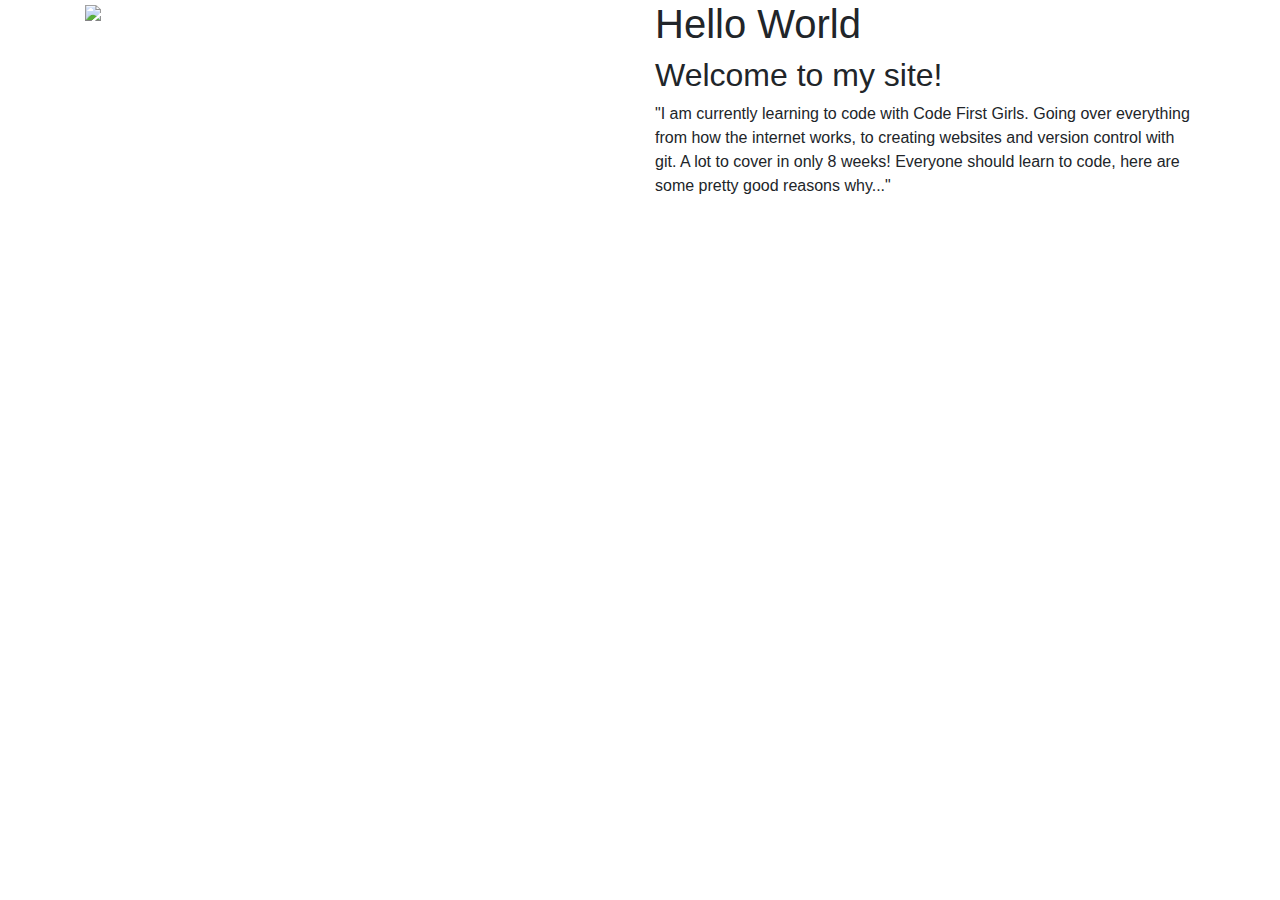
==== index.html @ 4a882aea "Update index.html" ====
<!DOCTYPE html>
<html>
    <head>
        <title>My page!</title>
        <!-- CSS only -->
        <link rel="stylesheet" href="https://stackpath.bootstrapcdn.com/bootstrap/4.5.2/css/bootstrap.min.css" integrity="sha384-JcKb8q3iqJ61gNV9KGb8thSsNjpSL0n8PARn9HuZOnIxN0hoP+VmmDGMN5t9UJ0Z" crossorigin="anonymous">
        <link rel="stylesheet" href="STYLES/Style.css">

    </head>
    <body>
        
            <div class="container">

                <div class="row">
                    <div class="col">
                      <img class="duck" src="IMAGES/duck.jpg">
                    </div>
                    <div class="col">
                        <h1>Hello World</h1>

                        <h2>Welcome to my site!</h2>

                        <p>
                        "I am currently learning to code with Code First Girls. Going over everything from how the 
                        internet works, to creating websites and version control with git. A lot to cover in only 8 weeks!
                        Everyone should learn to code, here are some pretty good reasons why..."</p>
                    </div>        
                </div>
            </div>
        
        
    </body>


</html>
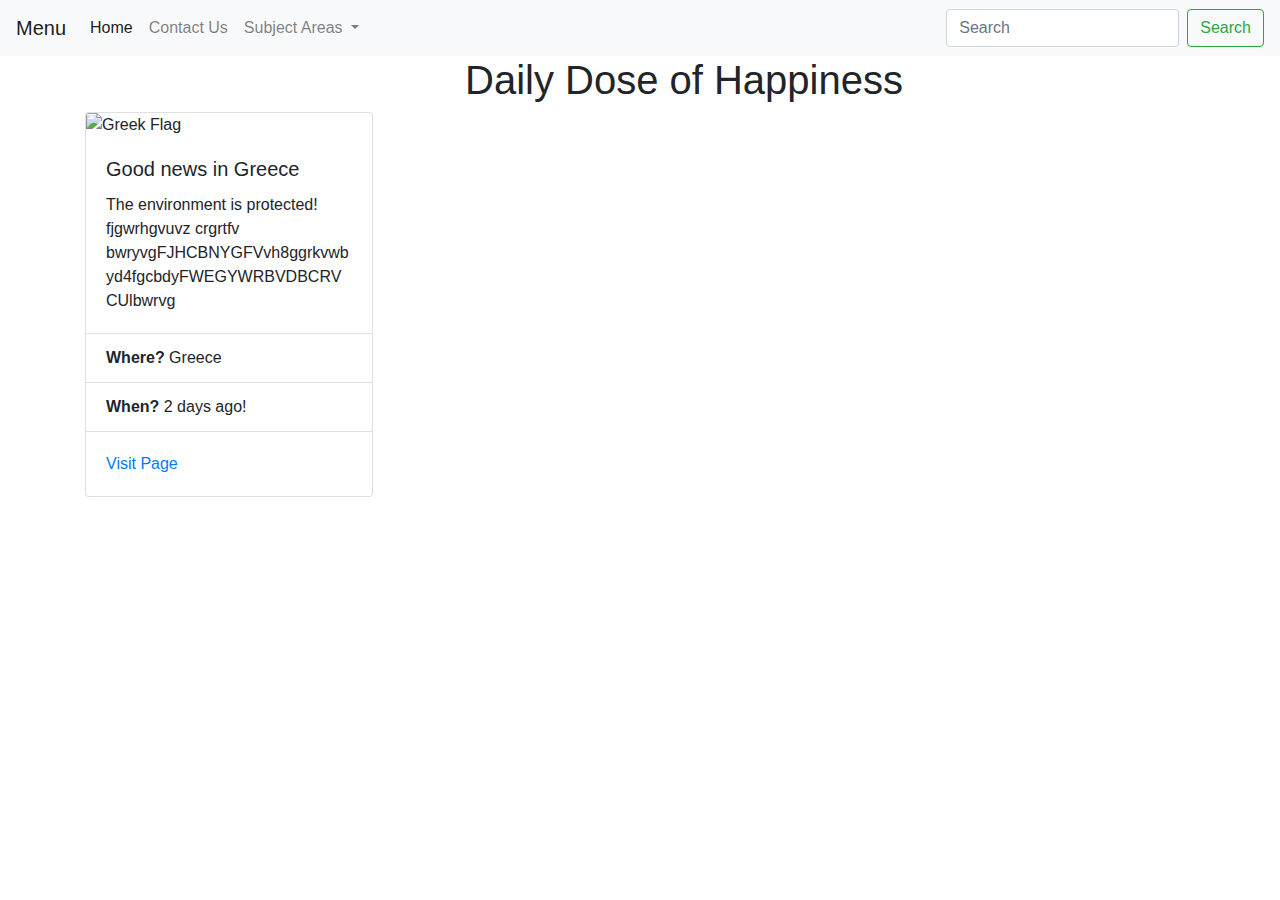
==== commit c878ae08: "Update index.html" ====
--- a/index.html
+++ b/index.html
@@ -1,32 +1,86 @@
 <!DOCTYPE html>
 <html>
     <head>
-        <title>My page!</title>
+        <title>Daily Dose Of Happiness</title>
         <!-- CSS only -->
         <link rel="stylesheet" href="https://stackpath.bootstrapcdn.com/bootstrap/4.5.2/css/bootstrap.min.css" integrity="sha384-JcKb8q3iqJ61gNV9KGb8thSsNjpSL0n8PARn9HuZOnIxN0hoP+VmmDGMN5t9UJ0Z" crossorigin="anonymous">
         <link rel="stylesheet" href="STYLES/Style.css">
 
     </head>
     <body>
-        
-            <div class="container">
 
-                <div class="row">
-                    <div class="col">
-                      <img class="duck" src="IMAGES/duck.jpg">
-                    </div>
-                    <div class="col">
-                        <h1>Hello World</h1>
+        <nav class="navbar navbar-expand-lg navbar-light bg-light">
+            <a class="navbar-brand" href="#">Menu</a>
+            <button class="navbar-toggler" type="button" data-toggle="collapse" data-target="#navbarSupportedContent" aria-controls="navbarSupportedContent" aria-expanded="false" aria-label="Toggle navigation">
+              <span class="navbar-toggler-icon"></span>
+            </button>
+          
+            <div class="collapse navbar-collapse" id="navbarSupportedContent">
+              <ul class="navbar-nav mr-auto">
+                <li class="nav-item active">
+                  <a class="nav-link" href="#">Home <span class="sr-only">(current)</span></a>
+                </li>
+                <li class="nav-item">
+                  <a class="nav-link" href="#">Contact Us</a>
+                </li>
+                <li class="nav-item dropdown">
+                  <a class="nav-link dropdown-toggle" href="#" id="navbarDropdown" role="button" data-toggle="dropdown" aria-haspopup="true" aria-expanded="false">
+                    Subject Areas
+                  </a>
+                  <div class="dropdown-menu" aria-labelledby="navbarDropdown">
+                    <a class="dropdown-item" href="#">Action</a>
+                    <a class="dropdown-item" href="#">Another action</a>
+                    <div class="dropdown-divider"></div>
+                    <a class="dropdown-item" href="#">Something else here</a>
+                  </div>
+                </li>
+                
+              </ul>
+              <form class="form-inline my-2 my-lg-0">
+                <input class="form-control mr-sm-2" type="search" placeholder="Search" aria-label="Search">
+                <button class="btn btn-outline-success my-2 my-sm-0" type="submit">Search</button>
+              </form>
+            </div>
+          </nav>
 
-                        <h2>Welcome to my site!</h2>
+        <div class="container">
+            <div class="row">
+              <div class="col">
+          
+              </div>
+              <div class="col">
+          
+            </div>
+            
+            
+              <div class="col-6">
+               <h1 >Daily Dose of Happiness</h1>
+              </div>
+              <div class="col">
+          
+              </div>
+            </div>
+       
 
-                        <p>
-                        "I am currently learning to code with Code First Girls. Going over everything from how the 
-                        internet works, to creating websites and version control with git. A lot to cover in only 8 weeks!
-                        Everyone should learn to code, here are some pretty good reasons why..."</p>
-                    </div>        
-                </div>
+
+
+        </h1>
+        <div class="card" style="width: 18rem;">
+            <img src="Images/Flag_of_Greece.svg" class="card-img-top" alt="Greek Flag">
+            <div class="card-body">
+              <h5 class="card-title">Good news in Greece</h5>
+              <p class="card-text">The environment is protected! fjgwrhgvuvz crgrtfv bwryvgFJHCBNYGFVvh8ggrkvwbyd4fgcbdyFWEGYWRBVDBCRVCUlbwrvg</p>
             </div>
+            <ul class="list-group list-group-flush">
+              <li class="list-group-item"><b>Where?</b> Greece</li>
+              <li class="list-group-item"><b>When?</b> 2 days ago!</li>
+            
+            </ul>
+            <div class="card-body">
+          
+              <a href="#" class="card-link">Visit Page</a>
+            </div>
+          </div>
         
         
     </body>
--- a/STYLES/Style.css
+++ b/STYLES/Style.css
@@ -0,0 +1,7 @@
+.duck {
+    width: 700px;
+}
+
+body {
+    font-family: Verdana, Geneva, Tahoma, sans-serif;
+}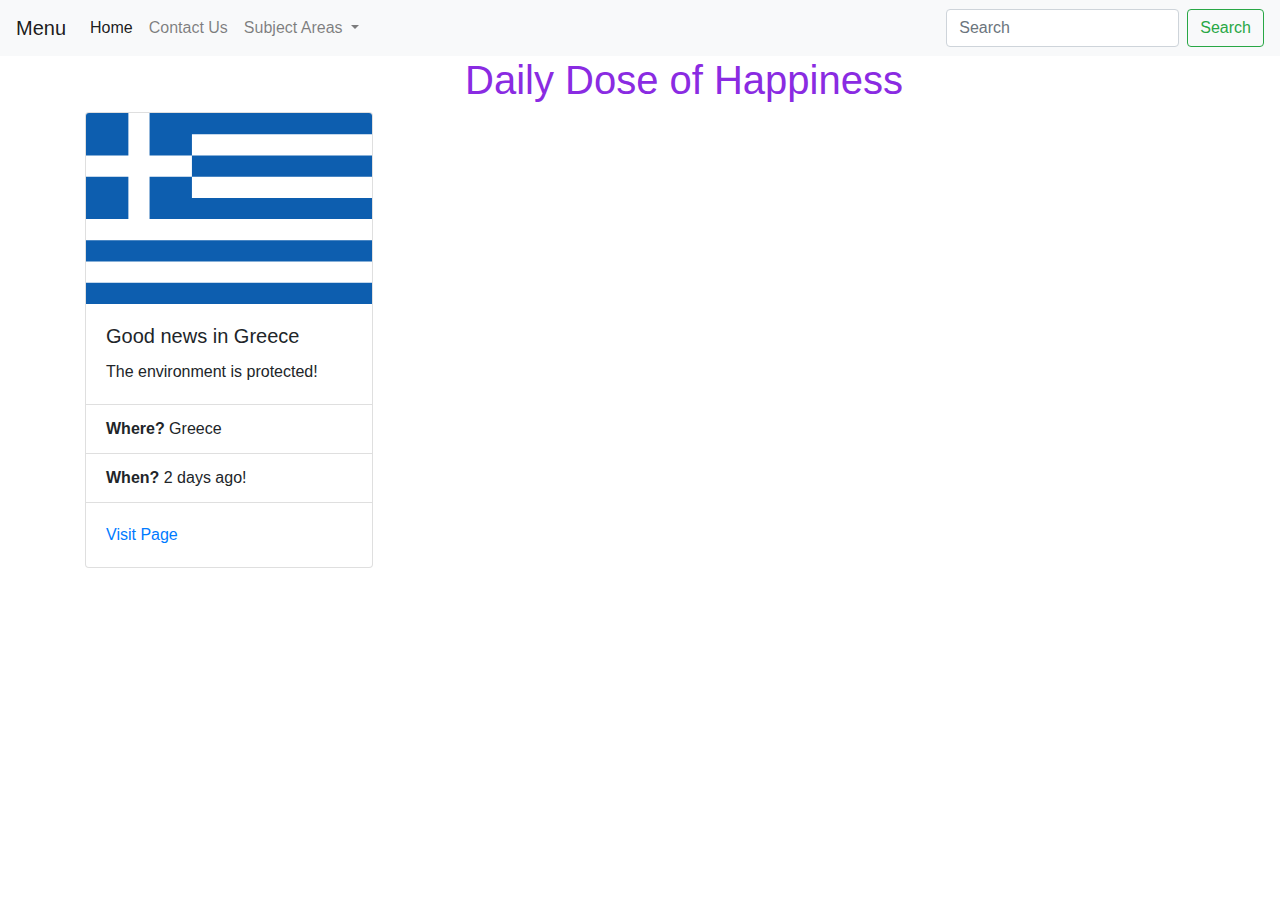
==== commit 13065bf8: "Update index.html" ====
--- a/index.html
+++ b/index.html
@@ -5,6 +5,9 @@
         <!-- CSS only -->
         <link rel="stylesheet" href="https://stackpath.bootstrapcdn.com/bootstrap/4.5.2/css/bootstrap.min.css" integrity="sha384-JcKb8q3iqJ61gNV9KGb8thSsNjpSL0n8PARn9HuZOnIxN0hoP+VmmDGMN5t9UJ0Z" crossorigin="anonymous">
         <link rel="stylesheet" href="STYLES/Style.css">
+        <script src="https://code.jquery.com/jquery-3.5.1.slim.min.js" integrity="sha384-DfXdz2htPH0lsSSs5nCTpuj/zy4C+OGpamoFVy38MVBnE+IbbVYUew+OrCXaRkfj" crossorigin="anonymous"></script>
+<script src="https://cdn.jsdelivr.net/npm/popper.js@1.16.1/dist/umd/popper.min.js" integrity="sha384-9/reFTGAW83EW2RDu2S0VKaIzap3H66lZH81PoYlFhbGU+6BZp6G7niu735Sk7lN" crossorigin="anonymous"></script>
+<script src="https://stackpath.bootstrapcdn.com/bootstrap/4.5.2/js/bootstrap.min.js" integrity="sha384-B4gt1jrGC7Jh4AgTPSdUtOBvfO8shuf57BaghqFfPlYxofvL8/KUEfYiJOMMV+rV" crossorigin="anonymous"></script>
 
     </head>
     <body>
@@ -28,10 +31,10 @@
                     Subject Areas
                   </a>
                   <div class="dropdown-menu" aria-labelledby="navbarDropdown">
-                    <a class="dropdown-item" href="#">Action</a>
-                    <a class="dropdown-item" href="#">Another action</a>
+                    <a class="dropdown-item" href="#">Corona Virus</a>
+                    <a class="dropdown-item" href="#">Environment</a>
                     <div class="dropdown-divider"></div>
-                    <a class="dropdown-item" href="#">Something else here</a>
+                    <a class="dropdown-item" href="#">Society</a>
                   </div>
                 </li>
                 
@@ -69,7 +72,7 @@
             <img src="Images/Flag_of_Greece.svg" class="card-img-top" alt="Greek Flag">
             <div class="card-body">
               <h5 class="card-title">Good news in Greece</h5>
-              <p class="card-text">The environment is protected! fjgwrhgvuvz crgrtfv bwryvgFJHCBNYGFVvh8ggrkvwbyd4fgcbdyFWEGYWRBVDBCRVCUlbwrvg</p>
+              <p class="card-text">The environment is protected!</p>
             </div>
             <ul class="list-group list-group-flush">
               <li class="list-group-item"><b>Where?</b> Greece</li>
--- a/STYLES/Style.css
+++ b/STYLES/Style.css
@@ -2,6 +2,13 @@
     width: 700px;
 }
 
-body {
-    font-family: Verdana, Geneva, Tahoma, sans-serif;
+.col-6 {
+    font-family: Impact, Haettenschweiler, 'Arial Narrow Bold', sans-serif;
+    color: blueviolet;
+}
+
+
+
+h2 {
+    color:palevioletred ;
 }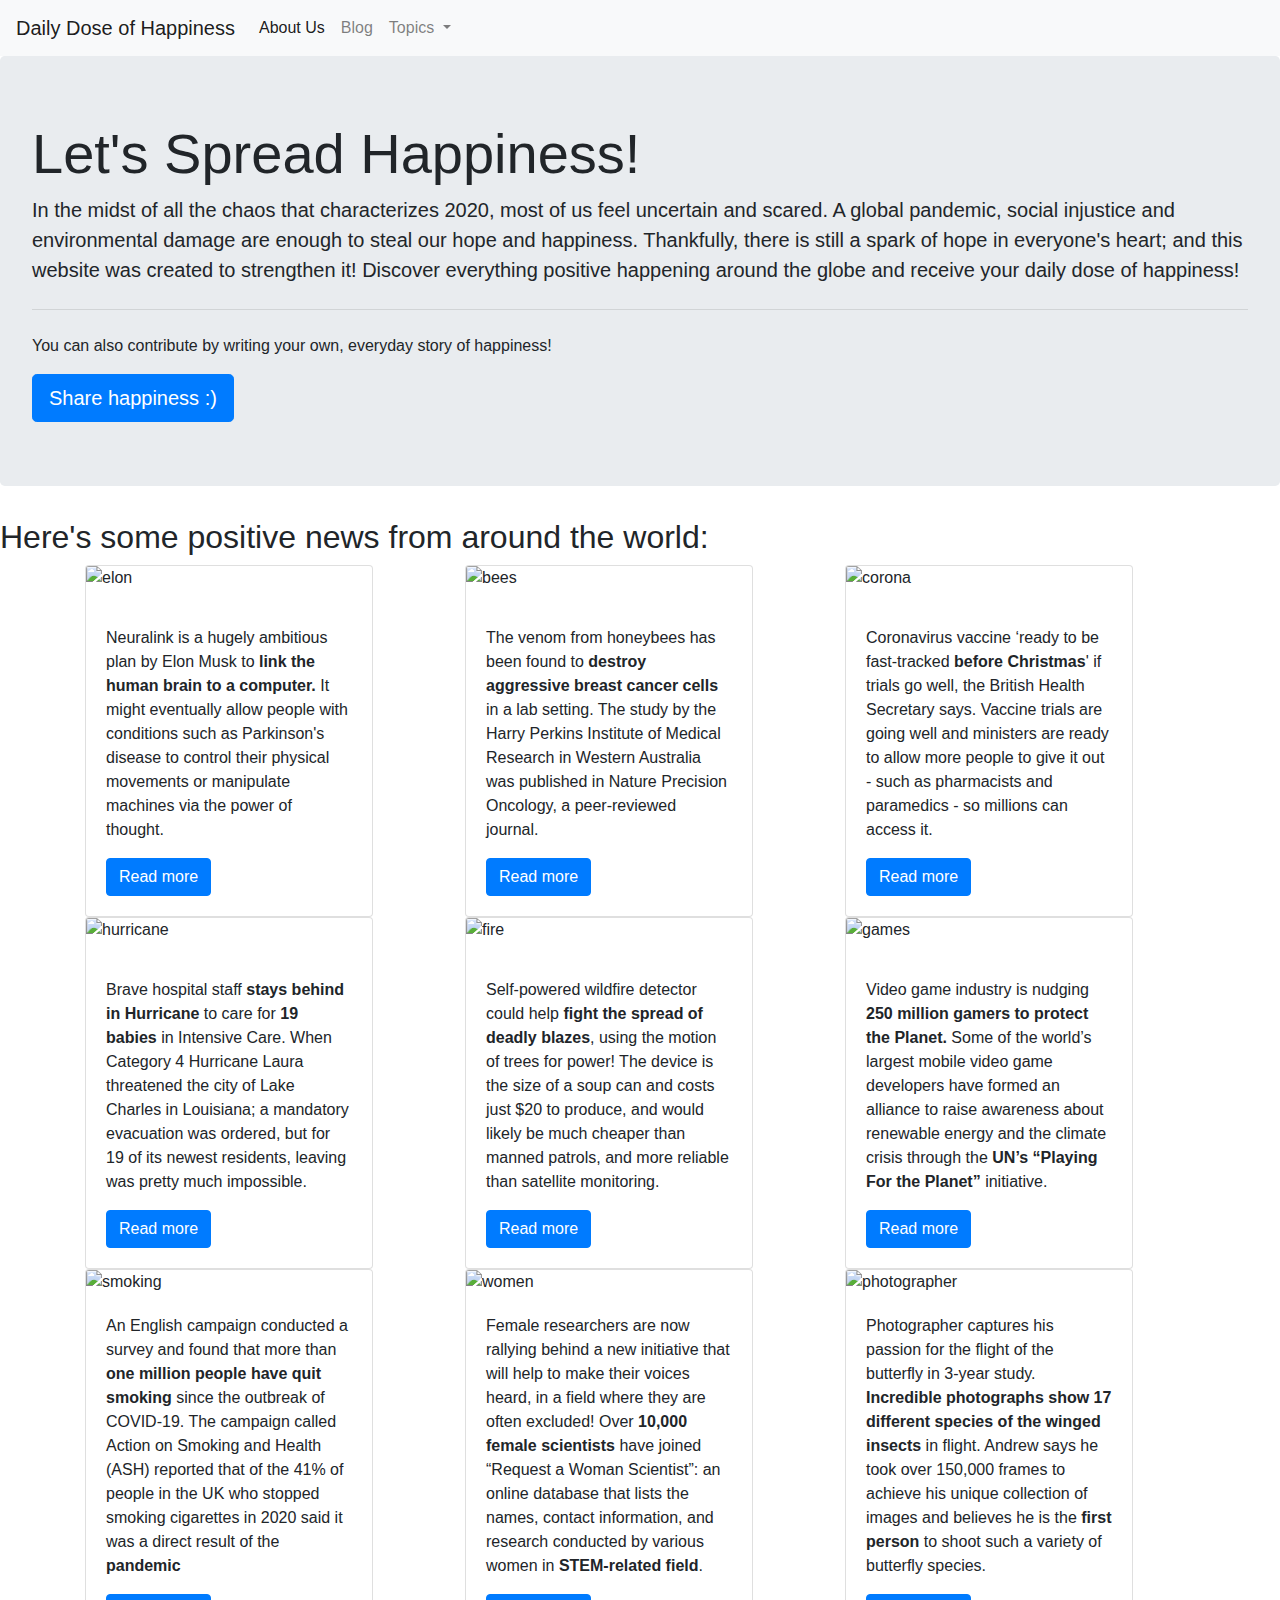
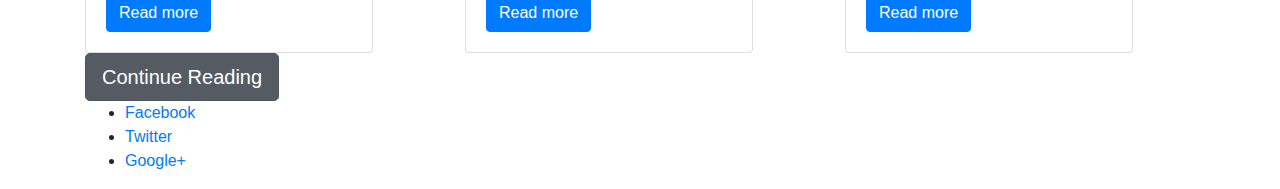
==== commit c45df941: "Create index.html" ====
--- a/index.html
+++ b/index.html
@@ -1,92 +1,245 @@
-<!DOCTYPE html>
-<html>
-    <head>
-        <title>Daily Dose Of Happiness</title>
-        <!-- CSS only -->
-        <link rel="stylesheet" href="https://stackpath.bootstrapcdn.com/bootstrap/4.5.2/css/bootstrap.min.css" integrity="sha384-JcKb8q3iqJ61gNV9KGb8thSsNjpSL0n8PARn9HuZOnIxN0hoP+VmmDGMN5t9UJ0Z" crossorigin="anonymous">
-        <link rel="stylesheet" href="STYLES/Style.css">
-        <script src="https://code.jquery.com/jquery-3.5.1.slim.min.js" integrity="sha384-DfXdz2htPH0lsSSs5nCTpuj/zy4C+OGpamoFVy38MVBnE+IbbVYUew+OrCXaRkfj" crossorigin="anonymous"></script>
-<script src="https://cdn.jsdelivr.net/npm/popper.js@1.16.1/dist/umd/popper.min.js" integrity="sha384-9/reFTGAW83EW2RDu2S0VKaIzap3H66lZH81PoYlFhbGU+6BZp6G7niu735Sk7lN" crossorigin="anonymous"></script>
-<script src="https://stackpath.bootstrapcdn.com/bootstrap/4.5.2/js/bootstrap.min.js" integrity="sha384-B4gt1jrGC7Jh4AgTPSdUtOBvfO8shuf57BaghqFfPlYxofvL8/KUEfYiJOMMV+rV" crossorigin="anonymous"></script>
-
-    </head>
-    <body>
-
-        <nav class="navbar navbar-expand-lg navbar-light bg-light">
-            <a class="navbar-brand" href="#">Menu</a>
-            <button class="navbar-toggler" type="button" data-toggle="collapse" data-target="#navbarSupportedContent" aria-controls="navbarSupportedContent" aria-expanded="false" aria-label="Toggle navigation">
-              <span class="navbar-toggler-icon"></span>
-            </button>
-          
-            <div class="collapse navbar-collapse" id="navbarSupportedContent">
-              <ul class="navbar-nav mr-auto">
-                <li class="nav-item active">
-                  <a class="nav-link" href="#">Home <span class="sr-only">(current)</span></a>
-                </li>
-                <li class="nav-item">
-                  <a class="nav-link" href="#">Contact Us</a>
-                </li>
-                <li class="nav-item dropdown">
-                  <a class="nav-link dropdown-toggle" href="#" id="navbarDropdown" role="button" data-toggle="dropdown" aria-haspopup="true" aria-expanded="false">
-                    Subject Areas
-                  </a>
-                  <div class="dropdown-menu" aria-labelledby="navbarDropdown">
-                    <a class="dropdown-item" href="#">Corona Virus</a>
-                    <a class="dropdown-item" href="#">Environment</a>
-                    <div class="dropdown-divider"></div>
-                    <a class="dropdown-item" href="#">Society</a>
-                  </div>
-                </li>
-                
-              </ul>
-              <form class="form-inline my-2 my-lg-0">
-                <input class="form-control mr-sm-2" type="search" placeholder="Search" aria-label="Search">
-                <button class="btn btn-outline-success my-2 my-sm-0" type="submit">Search</button>
-              </form>
-            </div>
-          </nav>
-
-        <div class="container">
-            <div class="row">
-              <div class="col">
-          
-              </div>
-              <div class="col">
-          
-            </div>
-            
-            
-              <div class="col-6">
-               <h1 >Daily Dose of Happiness</h1>
-              </div>
-              <div class="col">
-          
-              </div>
-            </div>
-       
-
-
-
-        </h1>
-        <div class="card" style="width: 18rem;">
-            <img src="Images/Flag_of_Greece.svg" class="card-img-top" alt="Greek Flag">
-            <div class="card-body">
-              <h5 class="card-title">Good news in Greece</h5>
-              <p class="card-text">The environment is protected!</p>
-            </div>
-            <ul class="list-group list-group-flush">
-              <li class="list-group-item"><b>Where?</b> Greece</li>
-              <li class="list-group-item"><b>When?</b> 2 days ago!</li>
-            
-            </ul>
-            <div class="card-body">
-          
-              <a href="#" class="card-link">Visit Page</a>
-            </div>
-          </div>
-        
-        
-    </body>
-
-
-</html>
+<!DOCTYPE HTML>
+
+<html>
+	<head>
+		<title>Daily Dose of Happiness</title>
+		<link rel="stylesheet" href="https://stackpath.bootstrapcdn.com/bootstrap/4.5.2/css/bootstrap.min.css" integrity="sha384-JcKb8q3iqJ61gNV9KGb8thSsNjpSL0n8PARn9HuZOnIxN0hoP+VmmDGMN5t9UJ0Z" crossorigin="anonymous">
+		<script src="https://code.jquery.com/jquery-3.5.1.slim.min.js" integrity="sha384-DfXdz2htPH0lsSSs5nCTpuj/zy4C+OGpamoFVy38MVBnE+IbbVYUew+OrCXaRkfj" crossorigin="anonymous"></script>
+		<script src="https://cdn.jsdelivr.net/npm/popper.js@1.16.1/dist/umd/popper.min.js" integrity="sha384-9/reFTGAW83EW2RDu2S0VKaIzap3H66lZH81PoYlFhbGU+6BZp6G7niu735Sk7lN" crossorigin="anonymous"></script>
+		<script src="https://stackpath.bootstrapcdn.com/bootstrap/4.5.2/js/bootstrap.min.js" integrity="sha384-B4gt1jrGC7Jh4AgTPSdUtOBvfO8shuf57BaghqFfPlYxofvL8/KUEfYiJOMMV+rV" crossorigin="anonymous"></script>
+		<link rel="shortcut icon" href="images/favicon.ico" type="image/x-icon">
+		<link rel="icon" href="images/favicon.ico" type="image/x-icon">
+		<link rel="stylesheet" href="css/styles.css">
+		
+
+		
+	
+	</head>
+	<body>
+
+		
+			
+		
+			<div class="wrapper style1">
+
+				
+					<nav class="navbar navbar-expand-lg navbar-light bg-light">
+						<a class="navbar-brand" href="index.html">Daily Dose of Happiness</a>
+						<button class="navbar-toggler" type="button" data-toggle="collapse" data-target="#navbarNavDropdown" aria-controls="navbarNavDropdown" aria-expanded="false" aria-label="Toggle navigation">
+						  <span class="navbar-toggler-icon"></span>
+						</button>
+						<div class="collapse navbar-collapse" id="navbarNavDropdown">
+						  <ul class="navbar-nav">
+							<li class="nav-item active">
+							  <a class="nav-link" href="left-sidebar.html">About Us <span class="sr-only">(current)</span></a>
+							</li>
+							<li class="nav-item">
+							  <a class="nav-link" href="right-sidebar.html">Blog</a>
+							</li>
+							
+						</li>
+						<li class="nav-item dropdown">
+						  <a class="nav-link dropdown-toggle" href="#" id="navbarDropdown" role="button" data-toggle="dropdown" aria-haspopup="true" aria-expanded="false">
+							Topics
+						  </a>
+						  <div class="dropdown-menu" aria-labelledby="navbarDropdown">
+							<a class="dropdown-item" href="#">Society</a>
+							<a class="dropdown-item" href="#">Environment</a>
+							<a class="dropdown-item" href="#">Diversity</a>
+							<a class="dropdown-item" href="#">Coronavirus</a>
+						  </div>
+						</li>	
+						  </ul>
+						</div>
+					  </nav>
+
+ 
+					  <div class="jumbotron">
+						<h1 class="display-4">Let's Spread Happiness!</h1>
+						<p class="lead">In the midst of all the chaos that characterizes 2020, most of us feel uncertain and scared. 
+							A global pandemic, social injustice and environmental damage are enough to steal our hope and happiness.
+							Thankfully, there is still a spark of hope in everyone's heart; and this website was created to strengthen it!
+							 Discover everything positive happening around the globe and receive your daily dose of happiness! </p>
+							<hr class="my-4">
+						<p>You can also contribute by writing your own, everyday story of happiness!</p>
+						<a class="btn btn-primary btn-lg" href="share.html" role="button">Share happiness :)</a>
+					  </div>
+				
+					  <div class="center-text" role="alert">
+						<h2>Here's some positive news from around the world:</h2>
+					  </div>
+			
+				
+					  <div class="container">
+						<div class="row">
+						  <div class="col-sm">
+							<div class="card" style="width: 18rem;">
+								<img src="images/elon.jpg" class="card-img-top" alt="elon">
+								<div class="card-body">
+								  <p class="card-text"><p>Neuralink is a hugely ambitious plan by Elon Musk to <strong>link the human brain to a computer.</strong>  It might eventually allow people 
+									with conditions such as Parkinson's disease to control their physical movements 
+									or manipulate machines via the power of thought.</p>
+									 <a href="https://www.neuralink.com/" class="btn btn-primary" target="_blank">Read more</a>
+								</div>
+							  </div>
+						  </div>
+						  <div class="col-sm">
+							<div class="card" style="width: 18rem;">
+								<img src="images/bees.webp" class="card-img-top" alt="bees">
+								<div class="card-body">
+								  <p class="card-text"><p>The venom from honeybees has been found to <strong>destroy aggressive breast cancer cells</strong>  in a lab setting. 
+									The study by the Harry Perkins Institute of Medical Research in Western Australia was published in Nature Precision Oncology, a peer-reviewed journal.
+								</p>
+									 <a href="https://www.bbc.com/news/world-australia-53994058" class="btn btn-primary" target="_blank">Read more</a>
+								</div>
+							  </div>
+						  </div>
+						  <div class="col-sm">
+							<div class="card" style="width: 18rem;">
+								<img src="images/corona.jpg" class="card-img-top" alt="corona">
+								<div class="card-body">
+								  <p class="card-text"><p>Coronavirus vaccine</strong>  ‘ready to be fast-tracked <strong>before Christmas</strong>' if trials go well, the British Health Secretary says. 
+									Vaccine trials are going well and ministers are ready to allow more people to give it out
+									 - such as pharmacists and paramedics - so millions can access it.</p>
+								</p>
+									 <a href="https://www.thesun.co.uk/news/politics/12559310/coronavirus-vaccine-christmas-hancock/" class="btn btn-primary" target="_blank">Read more</a>
+								
+									</div>
+							  </div>
+						  </div>
+						</div>
+						<div class="row">
+							<div class="col-sm">
+								<div class="card" style="width: 18rem;">
+									<img src="images/hurricane.jpeg" class="card-img-top" alt="hurricane">
+									<div class="card-body">
+									  <p class="card-text"><p>Brave hospital staff <strong>stays behind in Hurricane </strong> to care for <strong>19 babies</strong> in Intensive Care.
+			
+										When Category 4 Hurricane Laura threatened the city of Lake Charles in Louisiana; 
+										a mandatory evacuation was ordered, 
+										but for 19 of its newest residents, leaving was pretty much impossible.</p>
+									</p>
+										 <a href="https://www.goodnewsnetwork.org/lake-charles-memorial-hospital-staff-protect-hurricane-babies/" class="btn btn-primary" target="_blank">Read more</a>
+									
+										</div>
+								  </div>
+							  </div>
+							  <div class="col-sm">
+								<div class="card" style="width: 18rem;">
+									<img src="images/fire.png" class="card-img-top" alt="fire">
+									<div class="card-body">
+									  <p class="card-text"><p>Self-powered wildfire detector could help <strong>fight the spread of deadly blazes</strong>, using the motion of trees for power! 
+										The device is the size of a soup can and costs just $20 to produce, and
+										would likely be much cheaper than manned patrols, and more reliable than 
+										satellite monitoring.</p>
+									</p>
+										 
+										 <a href="https://www.goodnewsnetwork.org/remote-fire-detector-uses-movement-of-trees-for-power/" class="btn btn-primary" target="_blank">Read more</a>
+									
+										</div>
+								  </div>	
+							  </div>
+							  <div class="col-sm">
+								<div class="card" style="width: 18rem;">
+									<img src="images/games.jpg" class="card-img-top" alt="games">
+									<div class="card-body">
+									  <p class="card-text"><p>Video game industry is nudging<strong> 250 million gamers to protect the Planet.</strong>
+										Some of the world’s largest mobile video game developers have formed an alliance to raise awareness 
+										about renewable energy and the climate crisis through the <strong>UN’s “Playing For the Planet”</strong> initiative.</p>
+									</p>
+									</p>
+										 
+										 <a href="https://www.goodnewsnetwork.org/video-game-studios-could-unite-billions-against-climate-change/" class="btn btn-primary" target="_blank">Read more</a>
+									
+										</div>
+								  </div>	
+							  </div>
+							</div>
+						  
+						
+					<div class="row">
+						<div class="col-sm">
+						  <div class="card" style="width: 18rem;">
+							  <img src="images/smoking.webp" class="card-img-top" alt="smoking">
+							  <div class="card-body">
+								<p>An English campaign conducted a survey 
+								  and found that more than <strong>one million people have quit smoking</strong> 
+								  since the outbreak of COVID-19.
+								  The campaign called Action on Smoking and Health (ASH) reported that 
+								  of the 41% of people in the UK who stopped smoking cigarettes in 2020 said it was a direct result of the 
+								  <strong>pandemic</strong>
+							  </p>
+								   
+								   <a href="https://www.goodnewsnetwork.org/one-million-smokers-quit-during-pandemic" class="btn btn-primary" target="_blank">Read more</a>
+							  
+								  </div>
+							</div>	
+						</div>
+						<div class="col-sm">
+						  <div class="card" style="width: 18rem;">
+							  <img src="images/women.jpeg" class="card-img-top" alt="women">
+							  <div class="card-body">
+								<p>Female researchers are now rallying behind a new initiative that will help to make their voices heard, in a field where they are often excluded!
+								  Over <strong>10,000 female scientists</strong> have joined “Request a Woman Scientist”: 
+								  an online database that lists the names, contact information, and research conducted by various women 
+								  in <strong>STEM-related field</strong>.
+							  </p>
+								   
+								   <a href="https://www.goodnewsnetwork.org/request-woman-scientist-has-recruited-10000-researchers/" class="btn btn-primary" target="_blank">Read more</a>
+							  
+								  </div>
+							</div>	
+						</div>
+						<div class="col-sm">
+						  <div class="card" style="width: 18rem;">
+							  <img src="images/photographer.jpg" class="card-img-top" alt="photographer">
+							  <div class="card-body">
+								<p>Photographer captures his passion for the flight of the butterfly in 3-year study. 
+								  <strong>Incredible photographs show 17 different species of the winged insects</strong> 
+								  in flight.
+								  Andrew says he took over 150,000 frames to achieve his unique collection of images and believes 
+								  he is the <strong>first person</strong> to shoot such a variety of butterfly species.
+								  
+							  </p>
+								   
+								   <a href="https://www.goodnewsnetwork.org/17-different-species-of-uk-butterflies-photographs/" class="btn btn-primary" target="_blank">Read more</a>
+							  
+								  </div>
+							</div>	
+						</div>
+					  </div>
+
+
+					  
+								
+
+					  
+				
+						
+					  <a href="#" class="btn btn-secondary btn-lg active lol" role="button" aria-pressed="true">Continue Reading</a>		
+					 	</div>
+						</div>
+					</div>
+
+					
+
+					
+
+	
+	
+
+		<div id="copyright">
+			<div class="container">
+				<div class="copyright">
+					
+					<ul class="icons">
+						<li><a href="#" class="fa fa-facebook"><span>Facebook</span></a></li>
+						<li><a href="#" class="fa fa-twitter"><span>Twitter</span></a></li>
+						<li><a href="#" class="fa fa-google-plus"><span>Google+</span></a></li>
+					</ul>
+				</div>
+			</div>
+		</div>
+
+	</body>
+</html>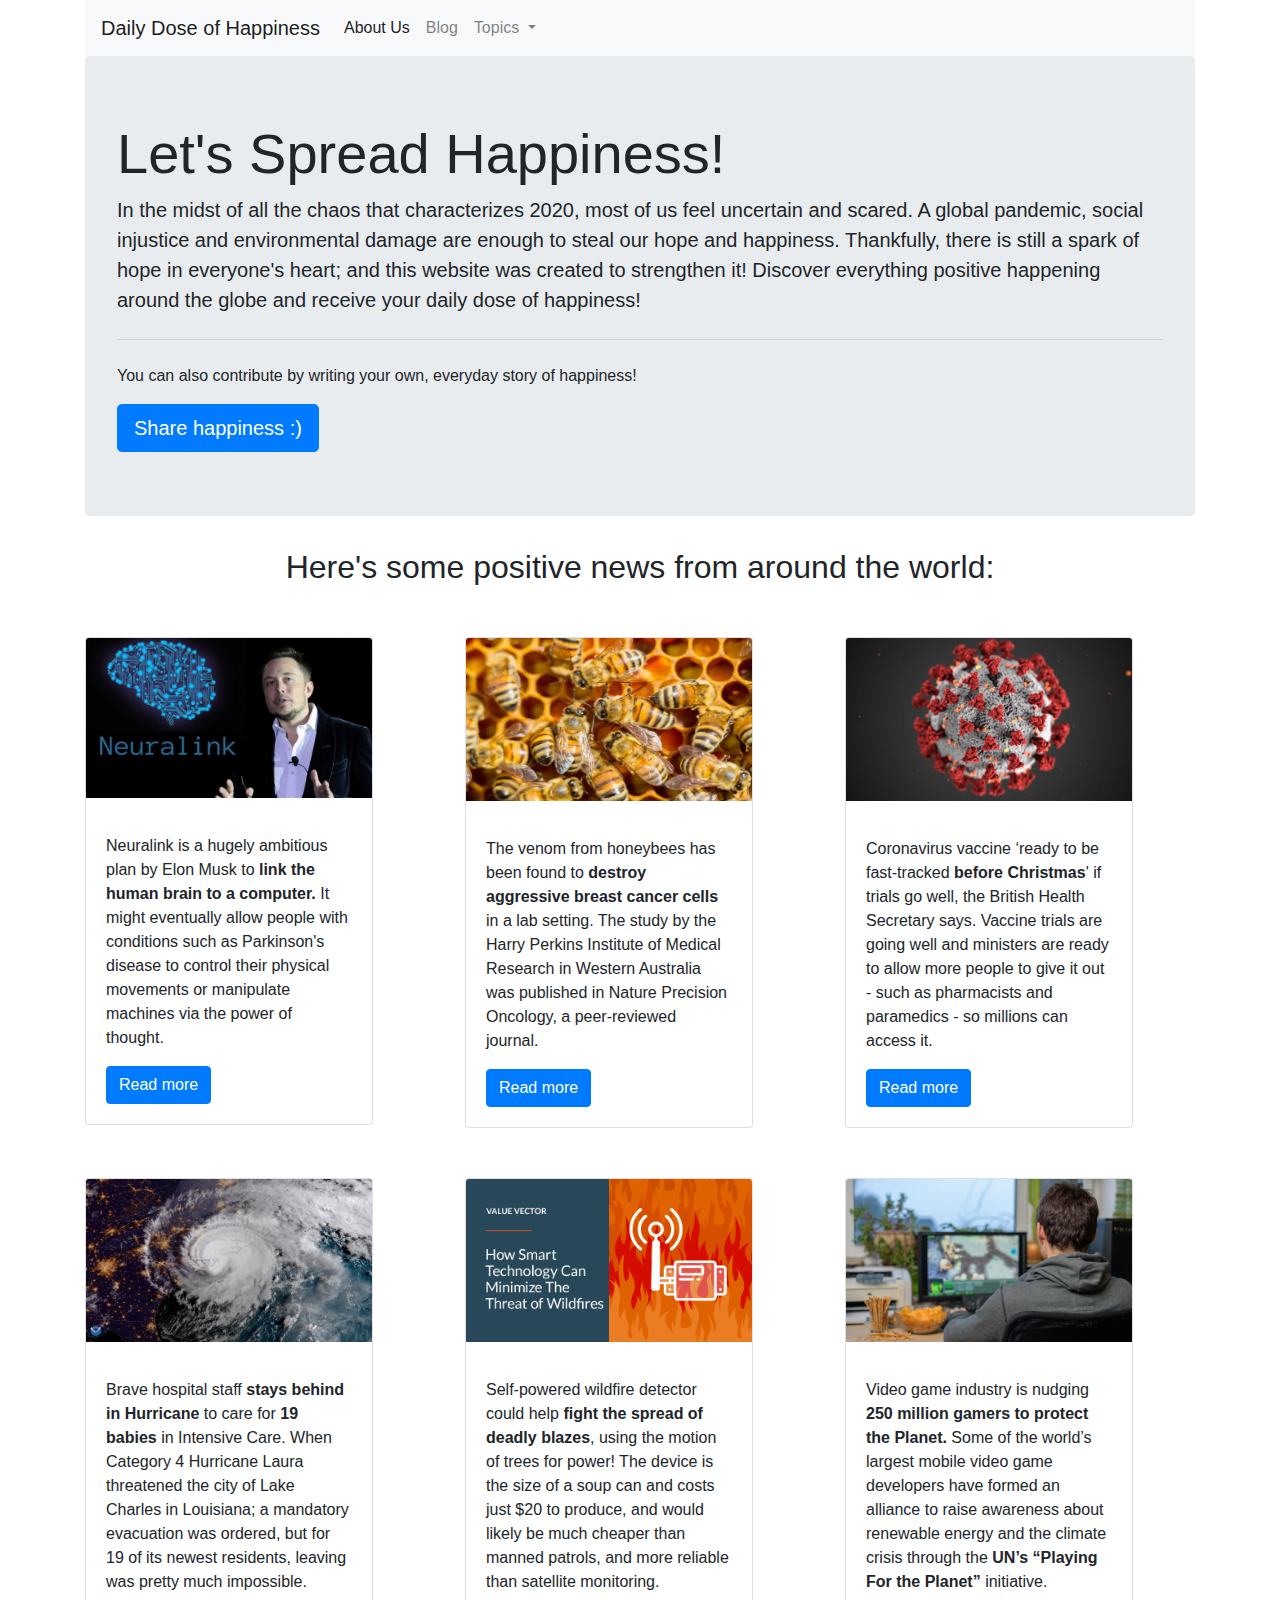
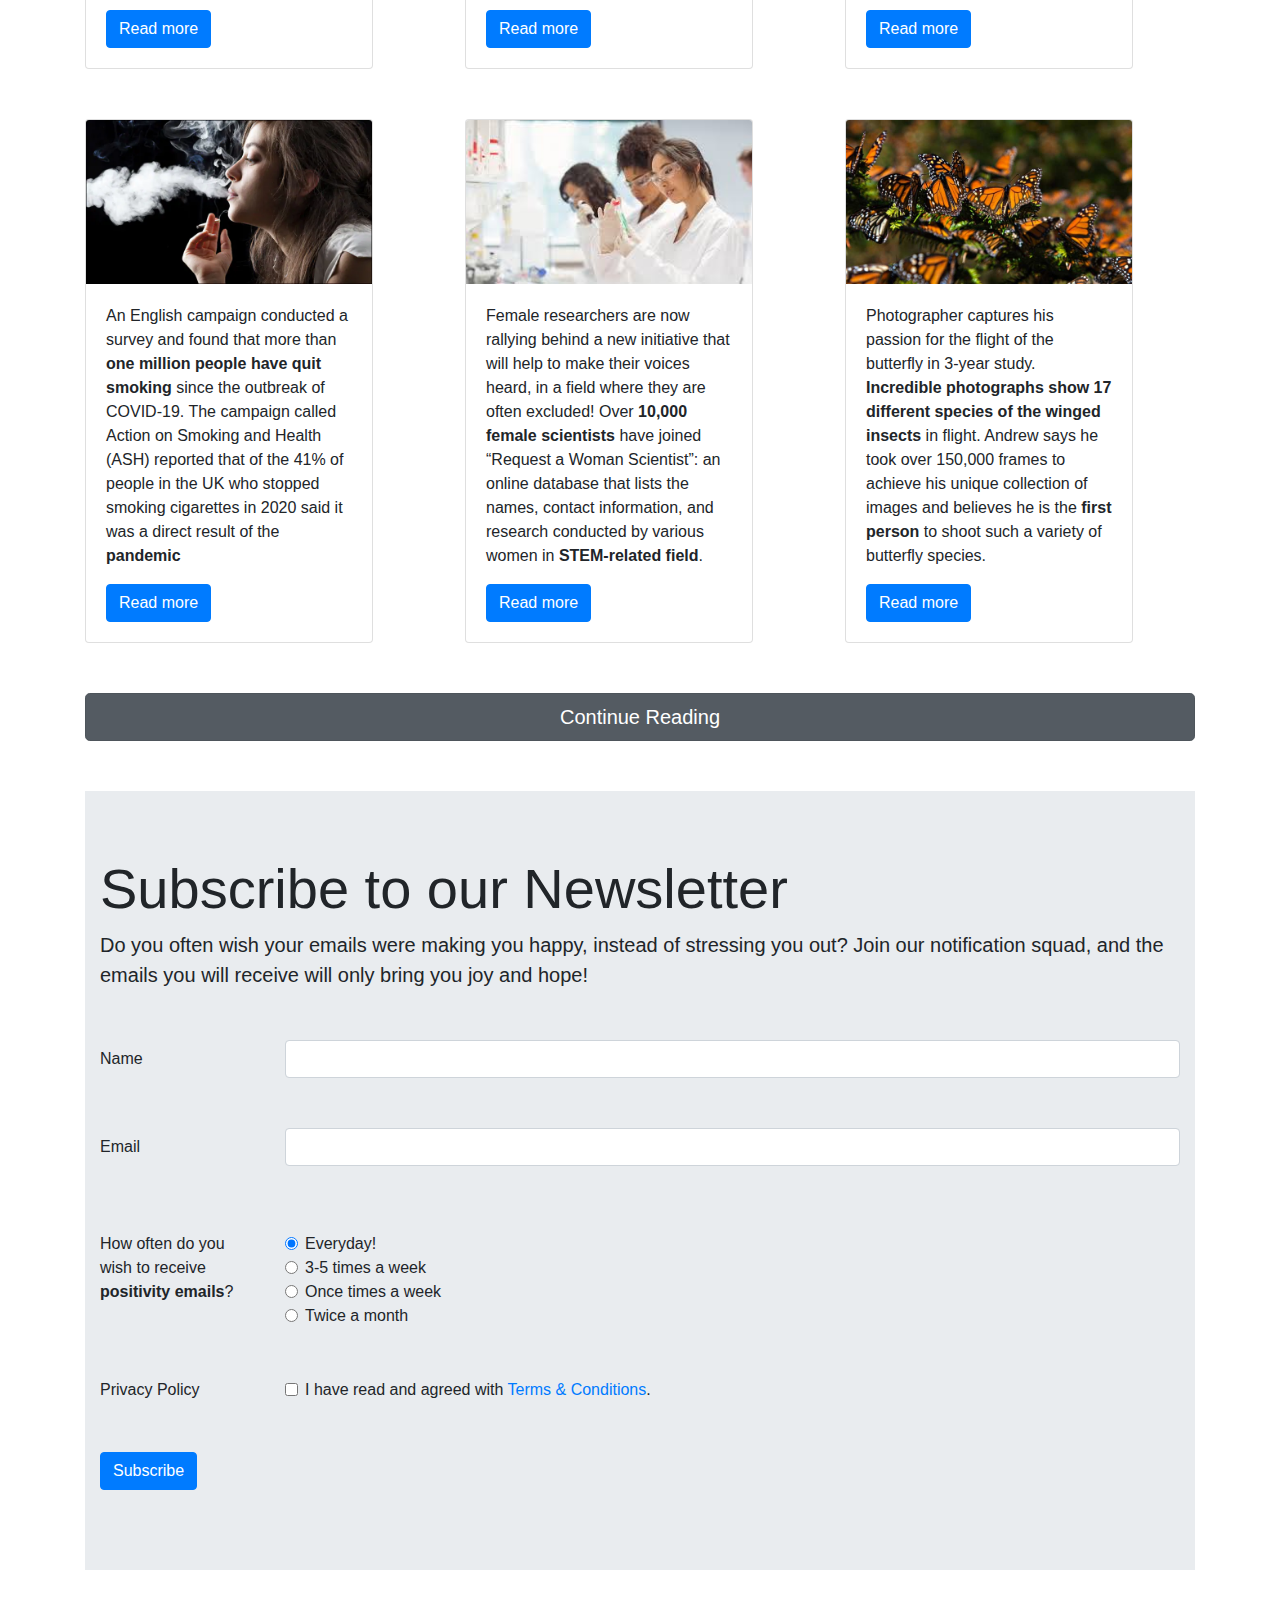
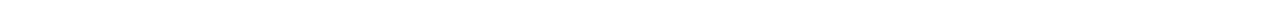
==== commit ec86dd66: "Update index.html" ====
--- a/index.html
+++ b/index.html
@@ -10,6 +10,7 @@
 		<link rel="shortcut icon" href="images/favicon.ico" type="image/x-icon">
 		<link rel="icon" href="images/favicon.ico" type="image/x-icon">
 		<link rel="stylesheet" href="css/styles.css">
+		<link rel="stylesheet" href="https://cdnjs.cloudflare.com/ajax/libs/font-awesome/4.7.0/css/font-awesome.min.css">
 		
 
 		
@@ -18,8 +19,8 @@
 	<body>
 
 		
-			
 		
+		<div class="container">
 			<div class="wrapper style1">
 
 				
@@ -70,7 +71,7 @@
 					  </div>
 			
 				
-					  <div class="container">
+					  
 						<div class="row">
 						  <div class="col-sm">
 							<div class="card" style="width: 18rem;">
@@ -223,22 +224,90 @@
 
 					
 
+				<div class="container">	
+					<div class="jumbotron jumbotron-fluid">
+						<div class="container">
+						  <h1 class="display-4">Subscribe to our Newsletter</h1>
+						  <p class="lead">Do you often wish your emails were making you happy, 
+							  instead of stressing you out? Join our notification squad, and the emails you will receive will only bring you joy and hope!</div>
+				
+				
+
+				
+					<div class= "container">
+						<form>
+							<div class="form-group row">
+							  <label for="inputEmail3" class="col-sm-2 col-form-label">Name</label>
+							  <div class="col-sm-10">
+								<input type="email" class="form-control" id="inputEmail3">
+							  </div>
+							</div>
+
+							<div class="form-group row">
+								<label for="inputEmail3" class="col-sm-2 col-form-label">Email</label>
+								<div class="col-sm-10">
+								  <input type="email" class="form-control" id="inputEmail3">
+								</div>
+							  </div>
+							
+							<fieldset class="form-group">
+							  <div class="row">
+								<legend class="col-form-label col-sm-2 pt-0">How often do you wish to receive <strong>positivity emails</strong>?</legend>
+								<div class="col-sm-10">
+								  <div class="form-check">
+									<input class="form-check-input" type="radio" name="gridRadios" id="gridRadios1" value="option1" checked>
+									<label class="form-check-label" for="gridRadios1">
+									  Everyday!
+									</label>
+								  </div>
+								  <div class="form-check">
+									<input class="form-check-input" type="radio" name="gridRadios" id="gridRadios2" value="option2">
+									<label class="form-check-label" for="gridRadios2">
+									  3-5 times a week
+									</label>
+								  </div>
+								  <div class="form-check">
+									<input class="form-check-input" type="radio" name="gridRadios" id="gridRadios2" value="option2">
+									<label class="form-check-label" for="gridRadios2">
+									  Once times a week
+									</label>
+								  </div>
+								  <div class="form-check">
+									<input class="form-check-input" type="radio" name="gridRadios" id="gridRadios2" value="option2">
+									<label class="form-check-label" for="gridRadios2">
+									  Twice a month
+									</label>
+								  </div>
+								  
+								</div>
+							  </div>
+							</fieldset>
+							<div class="form-group row">
+							  <div class="col-sm-2">Privacy Policy</div>
+							  <div class="col-sm-10">
+								<div class="form-check">
+								  <input class="form-check-input" type="checkbox" id="gridCheck1">
+								  <label class="form-check-label" for="gridCheck1">
+									I have read and agreed with <a href>Terms & Conditions</a>.
+								  </label>
+								</div>
+							  </div>
+							</div>
+							<div class="form-group row">
+							  <div class="col-sm-10">
+								<button type="submit" class="btn btn-primary">Subscribe</button>
+							  </div>
+							</div>
+						  </form>
+					</div>
+
+					  
+					</div>	
+				
+	
 					
-
-	
-	
-
-		<div id="copyright">
-			<div class="container">
-				<div class="copyright">
-					
-					<ul class="icons">
-						<li><a href="#" class="fa fa-facebook"><span>Facebook</span></a></li>
-						<li><a href="#" class="fa fa-twitter"><span>Twitter</span></a></li>
-						<li><a href="#" class="fa fa-google-plus"><span>Google+</span></a></li>
-					</ul>
-				</div>
-			</div>
+						
+				
 		</div>
 
 	</body>
--- a/css/styles.css
+++ b/css/styles.css
@@ -0,0 +1,12 @@
+.center-text {
+    text-align: center;
+}
+
+.row {
+    margin-top: 50px;
+}
+
+.lol {
+    margin: 50px auto;
+    display: block;
+}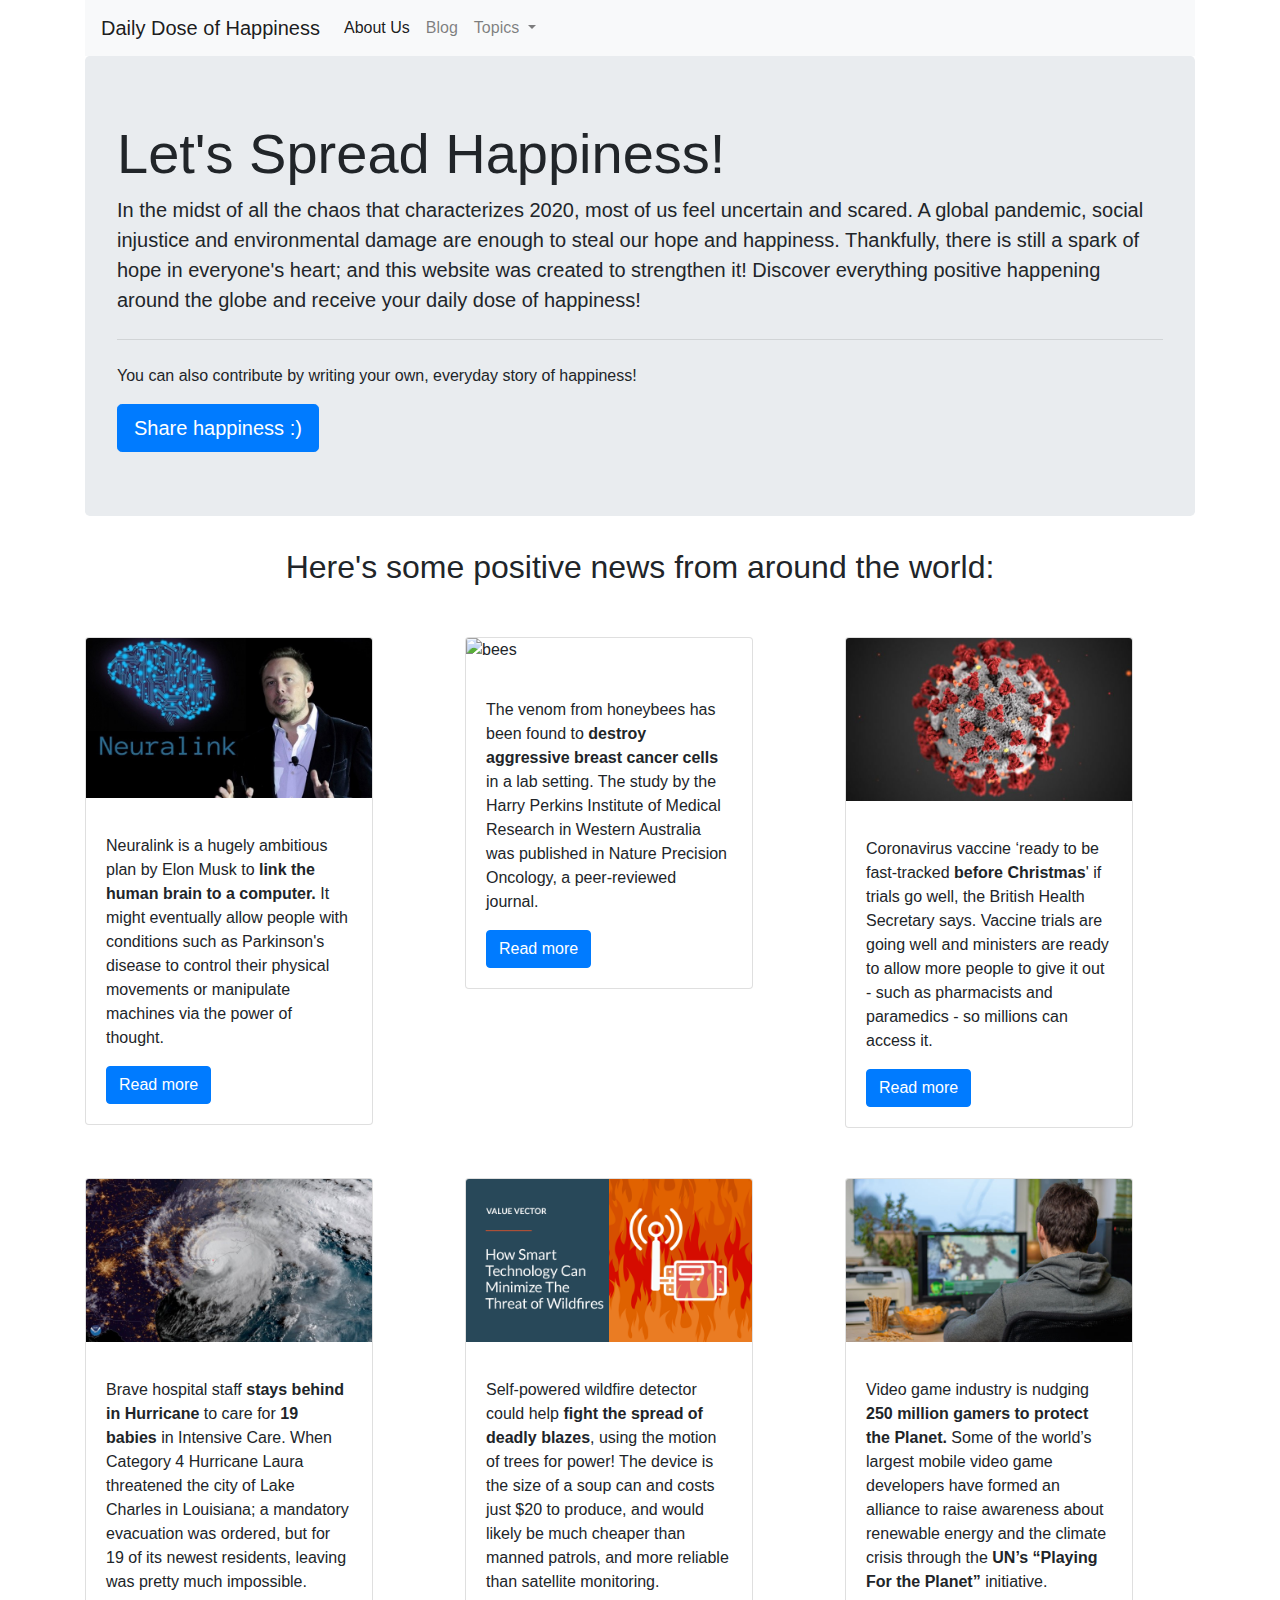
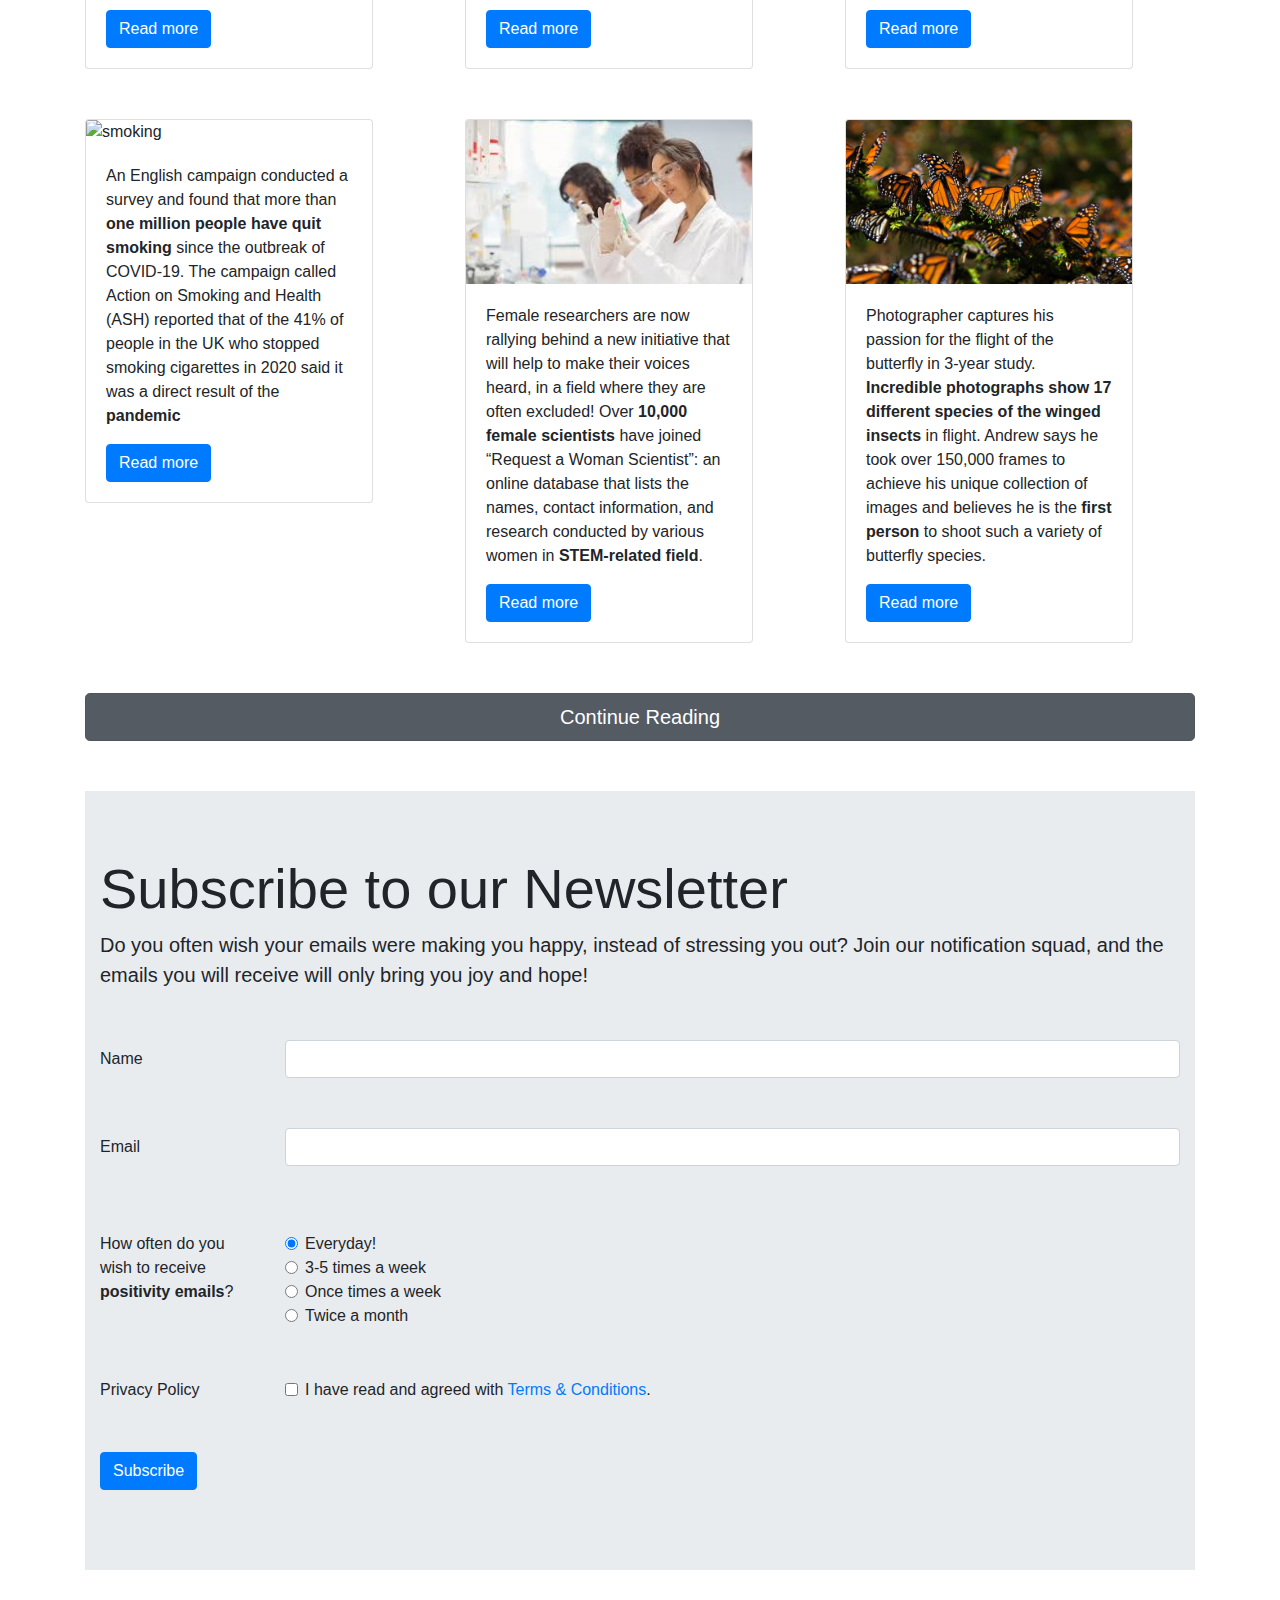
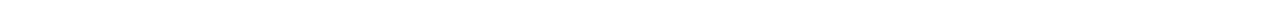
==== commit 23ae4298: "Update index.html" ====
--- a/index.html
+++ b/index.html
@@ -86,7 +86,7 @@
 						  </div>
 						  <div class="col-sm">
 							<div class="card" style="width: 18rem;">
-								<img src="images/bees.webp" class="card-img-top" alt="bees">
+								<img src="images/bees.jpg" class="card-img-top" alt="bees">
 								<div class="card-body">
 								  <p class="card-text"><p>The venom from honeybees has been found to <strong>destroy aggressive breast cancer cells</strong>  in a lab setting. 
 									The study by the Harry Perkins Institute of Medical Research in Western Australia was published in Nature Precision Oncology, a peer-reviewed journal.
@@ -161,7 +161,7 @@
 					<div class="row">
 						<div class="col-sm">
 						  <div class="card" style="width: 18rem;">
-							  <img src="images/smoking.webp" class="card-img-top" alt="smoking">
+							  <img src="images/smoking.jpg" class="card-img-top" alt="smoking">
 							  <div class="card-body">
 								<p>An English campaign conducted a survey 
 								  and found that more than <strong>one million people have quit smoking</strong> 
--- a/css/styles.css
+++ b/css/styles.css
@@ -9,4 +9,20 @@
 .lol {
     margin: 50px auto;
     display: block;
+}
+
+.sign-in {
+    margin: 50px auto;
+    display: block;
+}
+
+.bye {
+    margin: 50px;
+    display: block;
+    align-self: center;
+}
+
+.hi {
+    margin-bottom: 100px;
+    display: block;
 }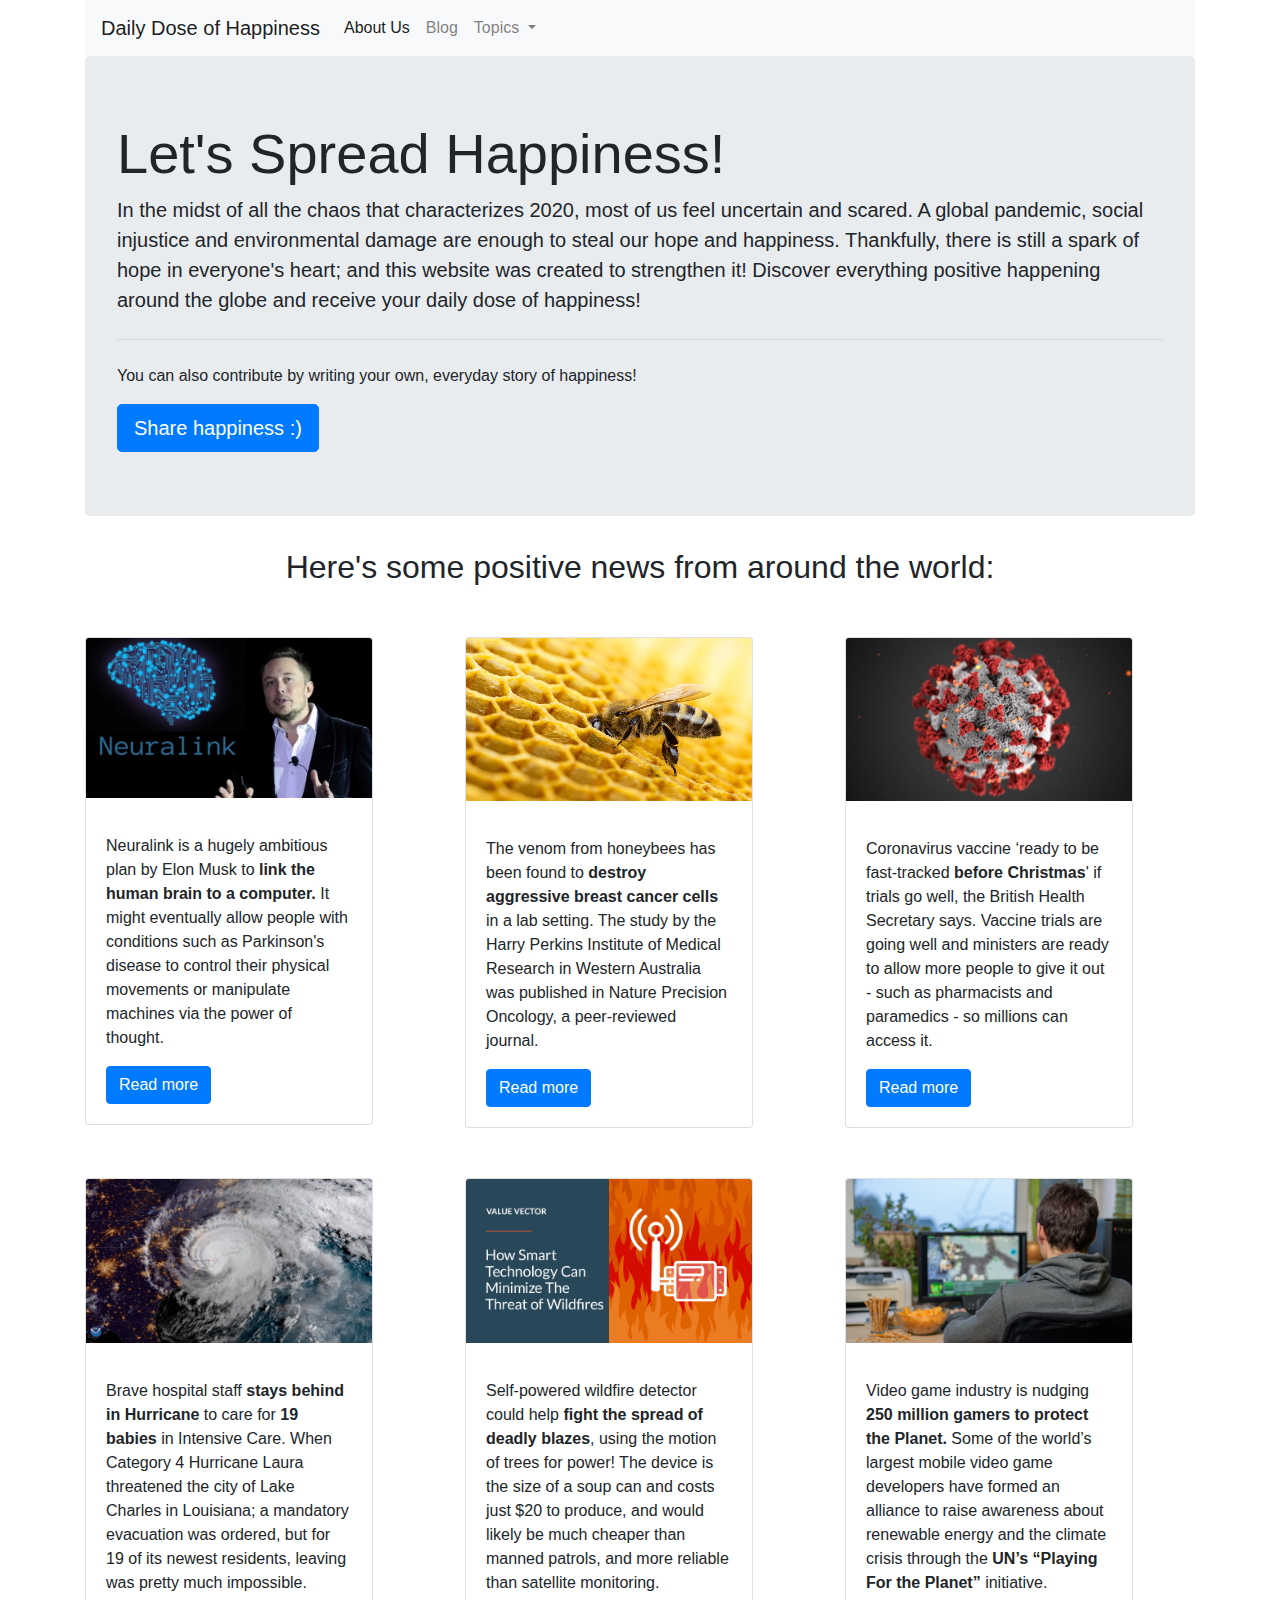
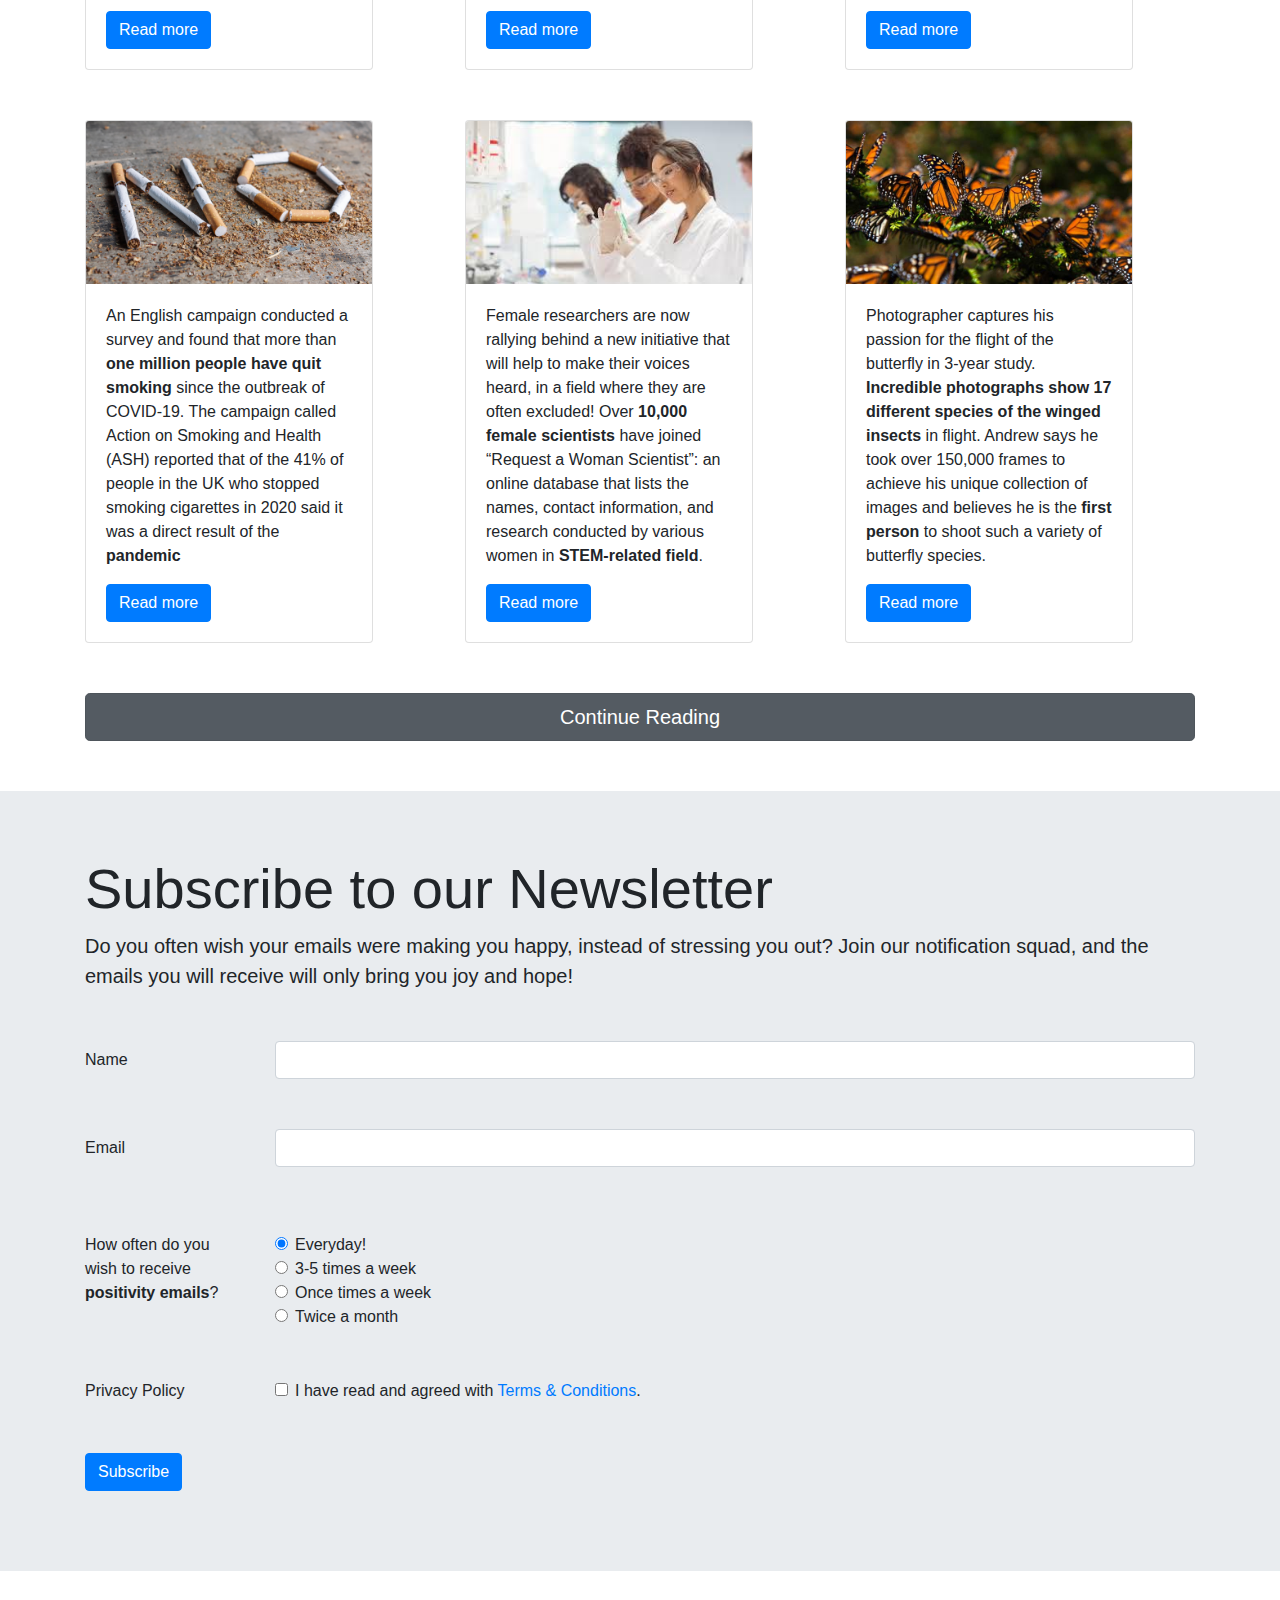
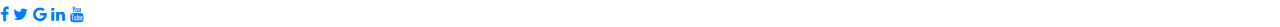
==== commit 9b1f8c1a: "Update index.html" ====
--- a/index.html
+++ b/index.html
@@ -16,11 +16,13 @@
 		
 	
 	</head>
+
 	<body>
 
 		
 		
 		<div class="container">
+
 			<div class="wrapper style1">
 
 				
@@ -52,7 +54,7 @@
 						</li>	
 						  </ul>
 						</div>
-					  </nav>
+					</nav>
 
  
 					  <div class="jumbotron">
@@ -224,7 +226,7 @@
 
 					
 
-				<div class="container">	
+					
 					<div class="jumbotron jumbotron-fluid">
 						<div class="container">
 						  <h1 class="display-4">Subscribe to our Newsletter</h1>
@@ -300,14 +302,15 @@
 							</div>
 						  </form>
 					</div>
-
-					  
-					</div>	
-				
 	
-					
-						
-				
+		</div>
+
+		<div class="icon-bar">
+			<a href="#" class="facebook"><i class="fa fa-facebook"></i></a>
+			<a href="#" class="twitter"><i class="fa fa-twitter"></i></a>
+			<a href="#" class="google"><i class="fa fa-google"></i></a>
+			<a href="#" class="linkedin"><i class="fa fa-linkedin"></i></a>
+			<a href="#" class="youtube"><i class="fa fa-youtube"></i></a>
 		</div>
 
 	</body>
--- a/css/styles.css
+++ b/css/styles.css
@@ -25,4 +25,5 @@
 .hi {
     margin-bottom: 100px;
     display: block;
-}+}
+
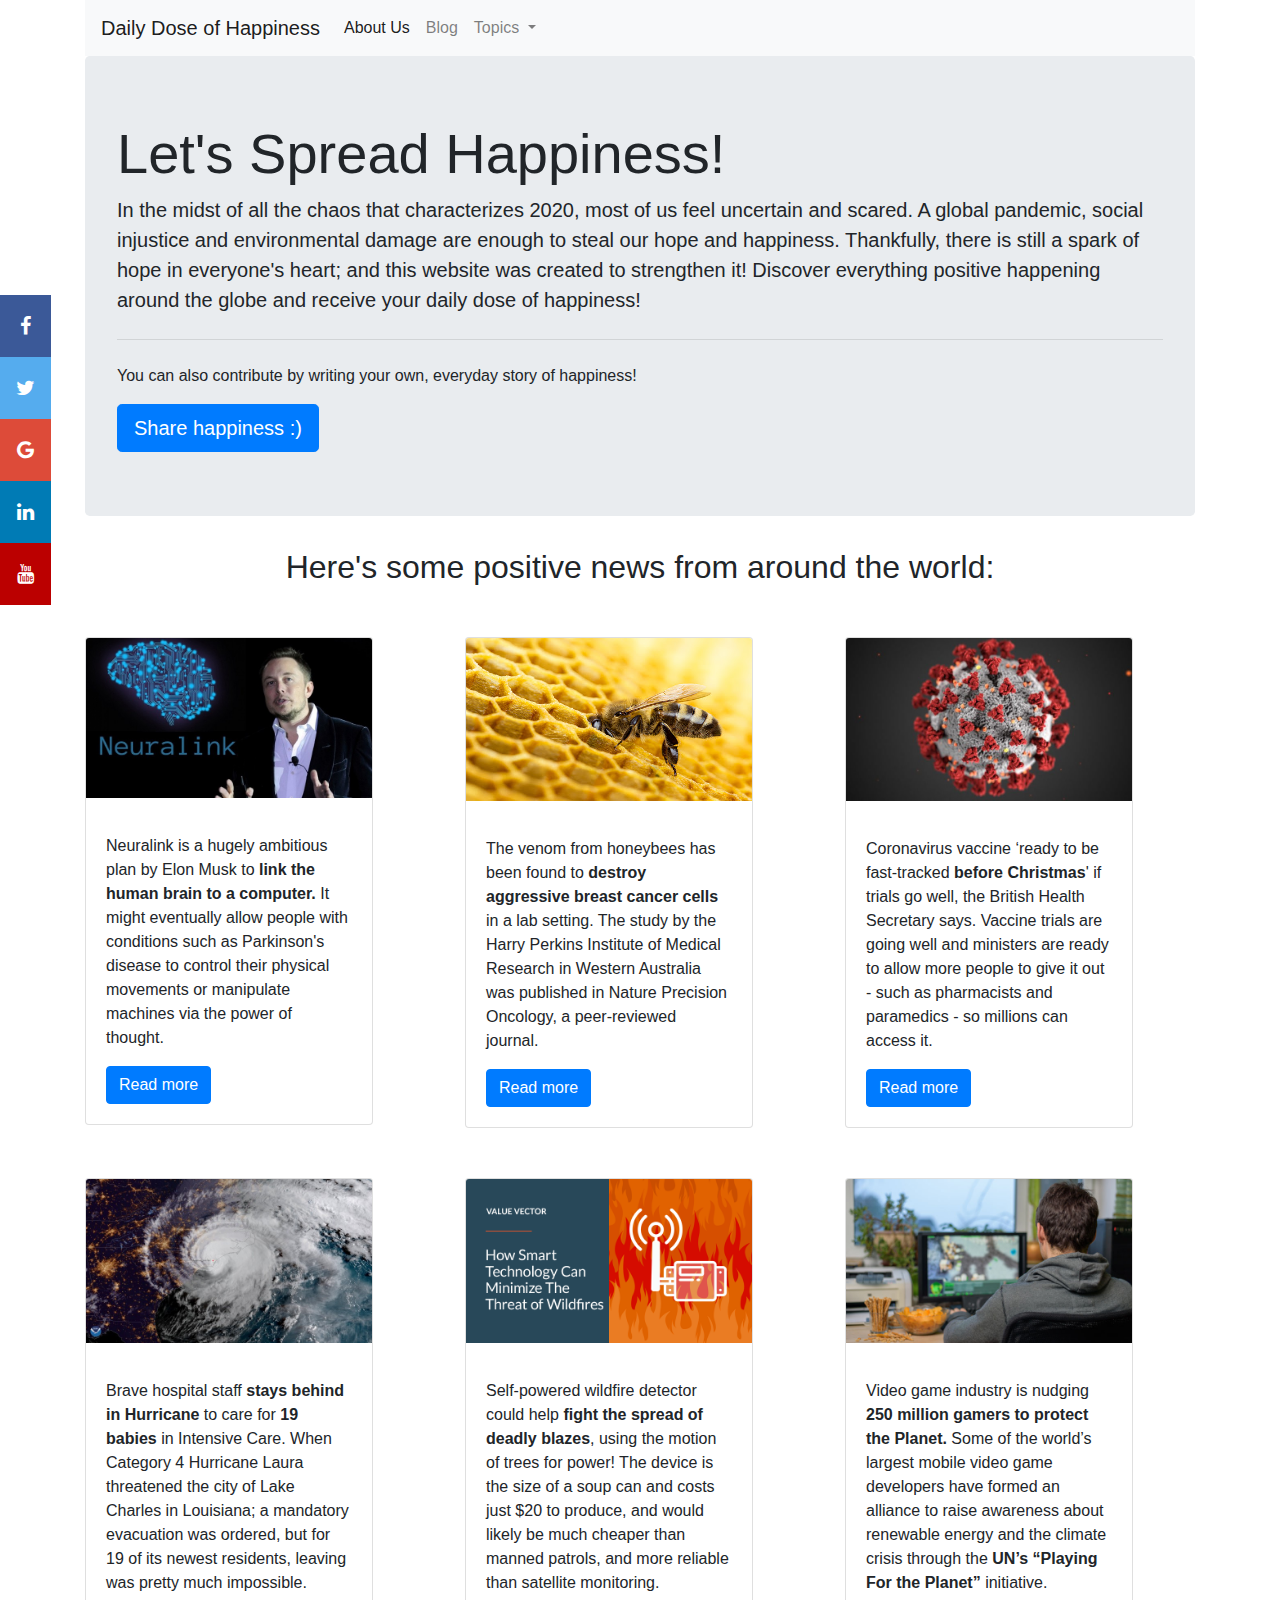
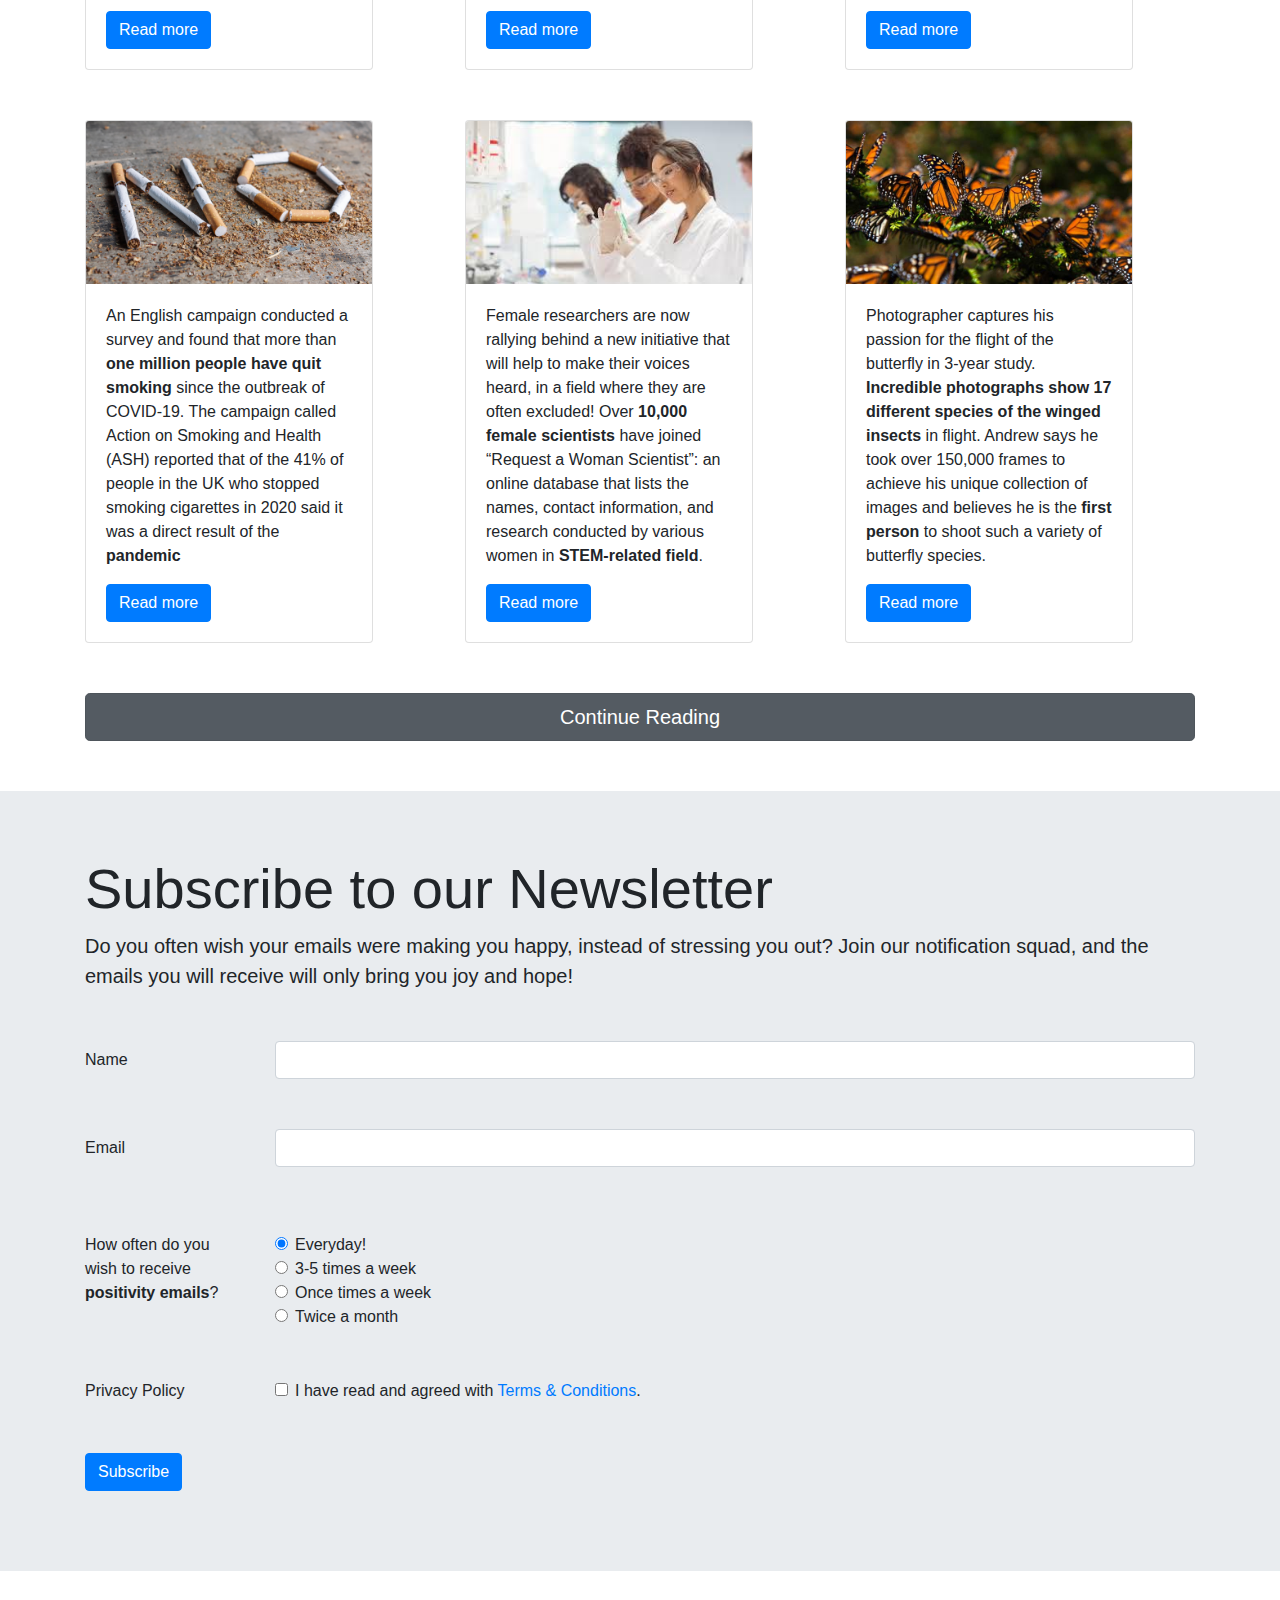
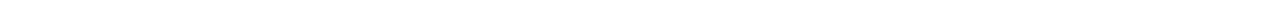
==== commit c90d3b93: "Update index.html" ====
--- a/index.html
+++ b/index.html
@@ -26,7 +26,7 @@
 			<div class="wrapper style1">
 
 				
-					<nav class="navbar navbar-expand-lg navbar-light bg-light">
+					<nav class=" navbar navbar navbar-expand-lg navbar-light bg-light">
 						<a class="navbar-brand" href="index.html">Daily Dose of Happiness</a>
 						<button class="navbar-toggler" type="button" data-toggle="collapse" data-target="#navbarNavDropdown" aria-controls="navbarNavDropdown" aria-expanded="false" aria-label="Toggle navigation">
 						  <span class="navbar-toggler-icon"></span>
--- a/css/styles.css
+++ b/css/styles.css
@@ -27,3 +27,53 @@
     display: block;
 }
 
+
+  
+  
+.icon-bar {
+    position: fixed;
+    top: 50%;
+    -webkit-transform: translateY(-50%);
+    -ms-transform: translateY(-50%);
+    transform: translateY(-50%);
+  }
+  
+  
+  .icon-bar a {
+    display: block;
+    text-align: center;
+    padding: 16px;
+    transition: all 0.3s ease;
+    color: white;
+    font-size: 20px;
+  }
+  
+  
+  .icon-bar a:hover {
+    background-color: #000;
+  }
+  
+  .facebook {
+    background: #3B5998;
+    color: white;
+  }
+  
+  .twitter {
+    background: #55ACEE;
+    color: white;
+  }
+  
+  .google {
+    background: #dd4b39;
+    color: white;
+  }
+  
+  .linkedin {
+    background: #007bb5;
+    color: white;
+  }
+  
+  .youtube {
+    background: #bb0000;
+    color: white;
+  }